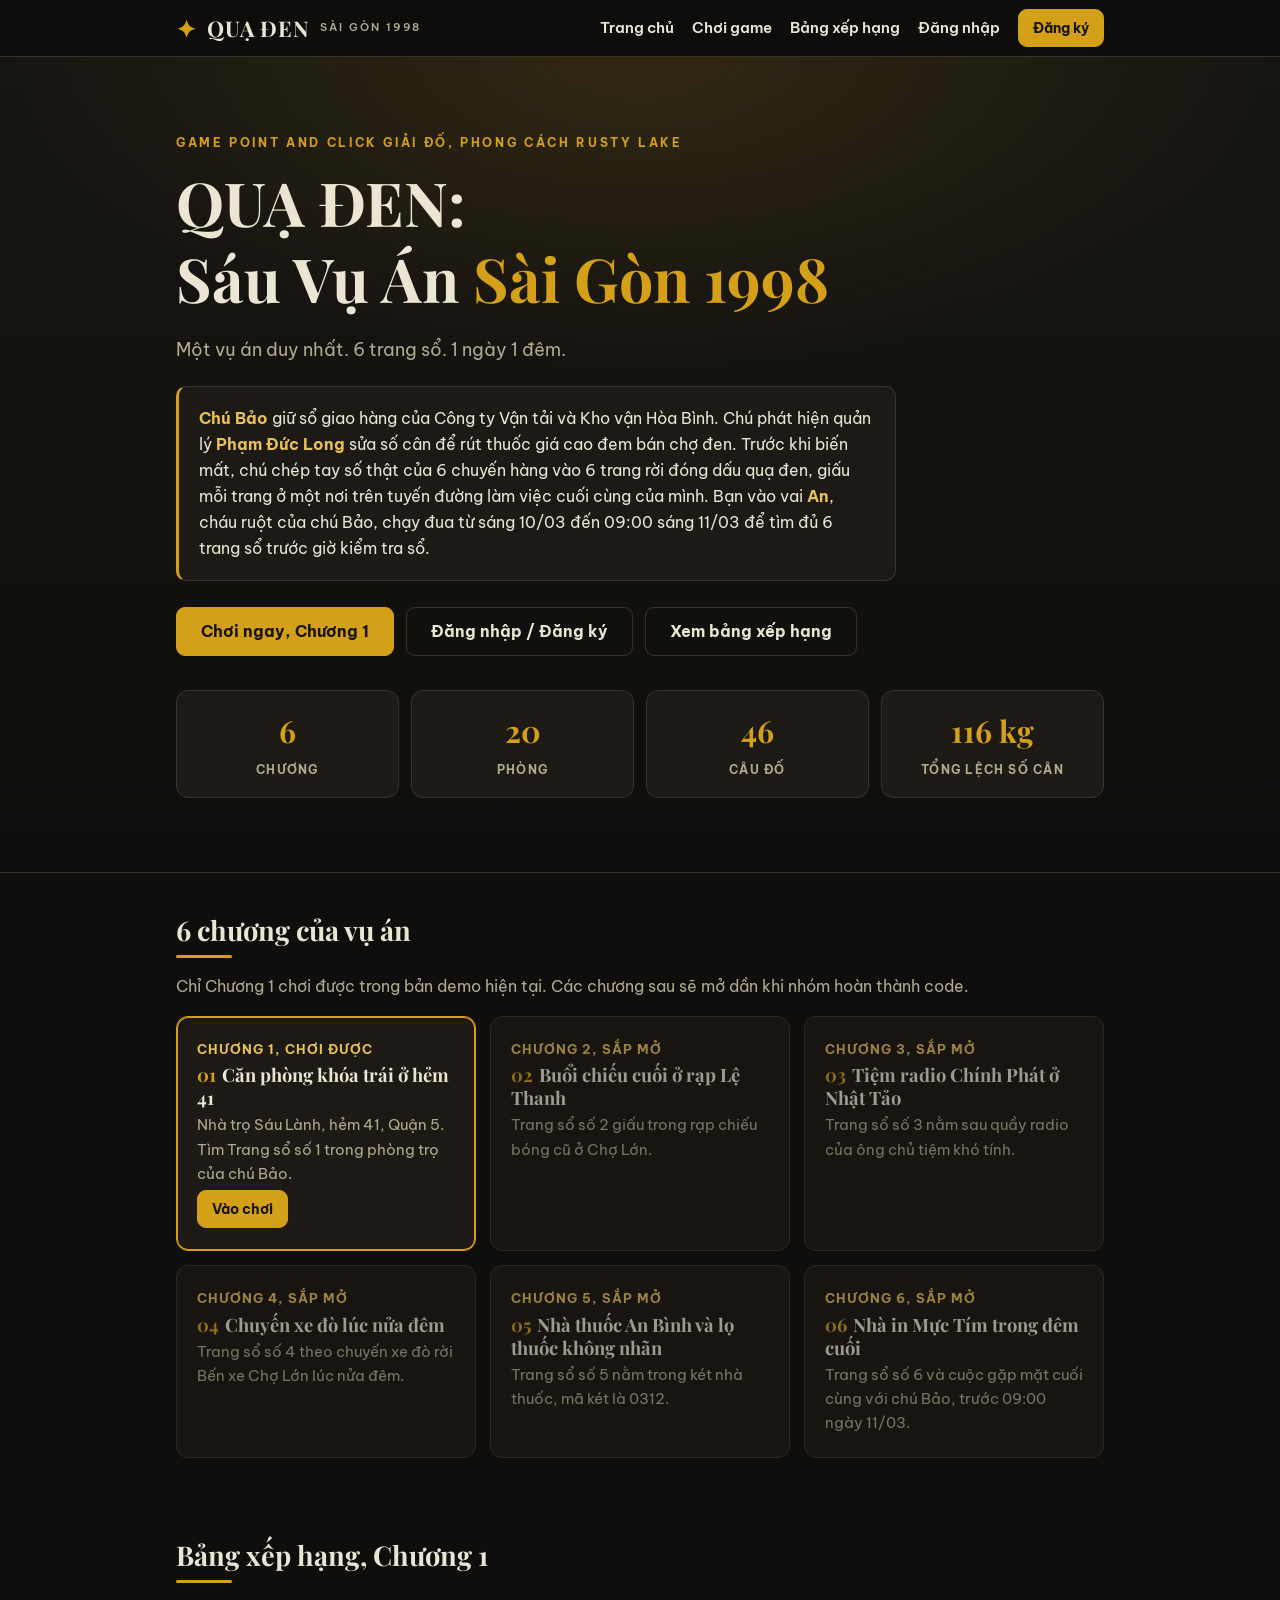
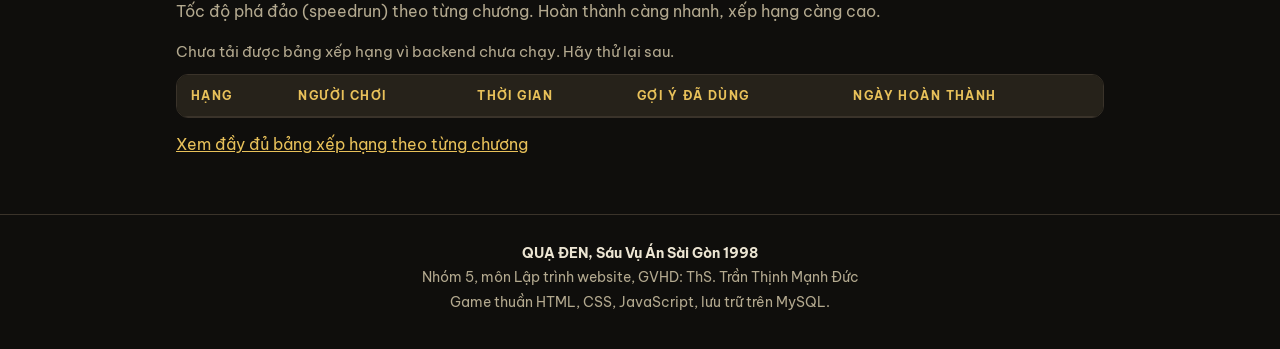
==== frontend/index.html @ 37fcfeef "feat(frontend): trang chu, dang nhap, game Chuong 1, bang xep hang, noi API backend" ====
<!doctype html>
<html lang="vi">
<head>
  <meta charset="utf-8" />
  <meta name="viewport" content="width=device-width, initial-scale=1" />
  <meta name="color-scheme" content="dark" />
  <title>Quạ Đen: Sáu Vụ Án Sài Gòn 1998</title>
  <link rel="preconnect" href="https://fonts.googleapis.com" />
  <link rel="preconnect" href="https://fonts.gstatic.com" crossorigin />
  <link href="https://fonts.googleapis.com/css2?family=Playfair+Display:ital,wght@0,500;0,700;1,500&family=Be+Vietnam+Pro:wght@400;500;600;700&display=swap" rel="stylesheet" />
  <link rel="stylesheet" href="css/style.css" />
</head>
<body>
  <header class="topnav">
    <div class="wrap">
      <a class="brand" href="index.html"><span class="crow">&#10022;</span> QUẠ ĐEN <small>Sài Gòn 1998</small></a>
      <a class="navlink" href="index.html">Trang chủ</a>
      <a class="navlink" href="game.html">Chơi game</a>
      <a class="navlink" href="leaderboard.html">Bảng xếp hạng</a>
      <span class="nav-user hidden" id="navUser"></span>
      <a class="navlink hidden" id="navLogout" href="#" onclick="return false;">Đăng xuất</a>
      <a class="navlink" id="navLogin" href="auth.html">Đăng nhập</a>
      <a class="btn small" id="navRegister" href="auth.html#dang-ky">Đăng ký</a>
    </div>
  </header>

  <main>
    <section class="hero">
      <div class="wrap">
        <p class="kicker">Game point and click giải đố, phong cách Rusty Lake</p>
        <h1>QUẠ ĐEN:<br />Sáu Vụ Án <span class="year">Sài Gòn 1998</span></h1>
        <p class="tagline">Một vụ án duy nhất. 6 trang sổ. 1 ngày 1 đêm.</p>
        <div class="story">
          <b>Chú Bảo</b> giữ sổ giao hàng của Công ty Vận tải và Kho vận Hòa Bình.
          Chú phát hiện quản lý <b>Phạm Đức Long</b> sửa số cân để rút thuốc giá cao đem bán chợ đen.
          Trước khi biến mất, chú chép tay số thật của 6 chuyến hàng vào 6 trang rời đóng dấu quạ đen,
          giấu mỗi trang ở một nơi trên tuyến đường làm việc cuối cùng của mình.
          Bạn vào vai <b>An</b>, cháu ruột của chú Bảo, chạy đua từ sáng 10/03 đến 09:00 sáng 11/03
          để tìm đủ 6 trang sổ trước giờ kiểm tra sổ.
        </div>
        <div class="btn-row">
          <a class="btn" href="game.html">Chơi ngay, Chương 1</a>
          <a class="btn ghost" href="auth.html">Đăng nhập / Đăng ký</a>
          <a class="btn ghost" href="leaderboard.html">Xem bảng xếp hạng</a>
        </div>
        <div class="stats">
          <div class="stat"><b>6</b><span>Chương</span></div>
          <div class="stat"><b>20</b><span>Phòng</span></div>
          <div class="stat"><b>46</b><span>Câu đố</span></div>
          <div class="stat"><b>116 kg</b><span>Tổng lệch số cân</span></div>
        </div>
      </div>
    </section>

    <section class="section">
      <div class="wrap">
        <h2>6 chương của vụ án</h2>
        <p class="muted">Chỉ Chương 1 chơi được trong bản demo hiện tại. Các chương sau sẽ mở dần khi nhóm hoàn thành code.</p>
        <div class="grid" id="chapterGrid">
          <article class="card current">
            <p class="meta">Chương 1, chơi được</p>
            <h3><span class="no">01</span>Căn phòng khóa trái ở hẻm 41</h3>
            <p>Nhà trọ Sáu Lành, hẻm 41, Quận 5. Tìm Trang sổ số 1 trong phòng trọ của chú Bảo.</p>
            <p><a class="btn small" href="game.html">Vào chơi</a></p>
          </article>
          <article class="card locked">
            <p class="meta">Chương 2, sắp mở</p>
            <h3><span class="no">02</span>Buổi chiếu cuối ở rạp Lệ Thanh</h3>
            <p>Trang sổ số 2 giấu trong rạp chiếu bóng cũ ở Chợ Lớn.</p>
          </article>
          <article class="card locked">
            <p class="meta">Chương 3, sắp mở</p>
            <h3><span class="no">03</span>Tiệm radio Chính Phát ở Nhật Tảo</h3>
            <p>Trang sổ số 3 nằm sau quầy radio của ông chủ tiệm khó tính.</p>
          </article>
          <article class="card locked">
            <p class="meta">Chương 4, sắp mở</p>
            <h3><span class="no">04</span>Chuyến xe đò lúc nửa đêm</h3>
            <p>Trang sổ số 4 theo chuyến xe đò rời Bến xe Chợ Lớn lúc nửa đêm.</p>
          </article>
          <article class="card locked">
            <p class="meta">Chương 5, sắp mở</p>
            <h3><span class="no">05</span>Nhà thuốc An Bình và lọ thuốc không nhãn</h3>
            <p>Trang sổ số 5 nằm trong két nhà thuốc, mã két là 0312.</p>
          </article>
          <article class="card locked">
            <p class="meta">Chương 6, sắp mở</p>
            <h3><span class="no">06</span>Nhà in Mực Tím trong đêm cuối</h3>
            <p>Trang sổ số 6 và cuộc gặp mặt cuối cùng với chú Bảo, trước 09:00 ngày 11/03.</p>
          </article>
        </div>
      </div>
    </section>

    <section class="section">
      <div class="wrap">
        <h2>Bảng xếp hạng, Chương 1</h2>
        <p class="muted">Tốc độ phá đảo (speedrun) theo từng chương. Hoàn thành càng nhanh, xếp hạng càng cao.</p>
        <p class="status-line" id="homeLbStatus">Đang tải bảng xếp hạng...</p>
        <div class="table-wrap">
          <table>
            <thead>
              <tr><th>Hạng</th><th>Người chơi</th><th>Thời gian</th><th>Gợi ý đã dùng</th><th>Ngày hoàn thành</th></tr>
            </thead>
            <tbody id="homeLbBody"></tbody>
          </table>
          <p class="empty-note hidden" id="homeLbEmpty">Chương 1 chưa có ai hoàn thành. Bạn có thể là người đầu tiên.</p>
        </div>
        <p style="margin-top:14px;"><a href="leaderboard.html">Xem đầy đủ bảng xếp hạng theo từng chương</a></p>
      </div>
    </section>
  </main>

  <footer class="footer">
    <div class="wrap">
      <b>QUẠ ĐEN, Sáu Vụ Án Sài Gòn 1998</b><br />
      Nhóm 5, môn Lập trình website, GVHD: ThS. Trần Thịnh Mạnh Đức<br />
      Game thuần HTML, CSS, JavaScript, lưu trữ trên MySQL.
    </div>
  </footer>

  <script src="config.js"></script>
  <script src="js/api.js"></script>
  <script src="js/auth.js"></script>
  <script>
    /* Bảng xếp hạng thu nhỏ trên trang chủ (top 5, Chương 1). */
    document.addEventListener("DOMContentLoaded", function () {
      var status = document.getElementById("homeLbStatus");
      var body = document.getElementById("homeLbBody");
      var empty = document.getElementById("homeLbEmpty");
      function fmtTime(v) {
        if (v === null || v === undefined || v === "") return "-";
        var s = parseInt(v, 10);
        if (isNaN(s)) return String(v);
        return Math.floor(s / 60) + ":" + ("0" + (s % 60)).slice(-2);
      }
      function fmtDate(v) {
        if (!v) return "-";
        var d = new Date(String(v).replace(" ", "T"));
        if (isNaN(d.getTime())) return String(v);
        return d.toLocaleDateString("vi-VN") + " " + d.toLocaleTimeString("vi-VN", { hour: "2-digit", minute: "2-digit" });
      }
      function esc(s) {
        return String(s).replace(/[&<>"']/g, function (c) {
          return { "&": "&amp;", "<": "&lt;", ">": "&gt;", '"': "&quot;", "'": "&#39;" }[c];
        });
      }
      QD.getLeaderboard(1).then(function (data) {
        var rows = (data && (data.rows || data.bang_xep_hang || data.data)) || [];
        status.classList.add("hidden");
        if (!rows.length) { empty.classList.remove("hidden"); return; }
        rows.slice(0, 5).forEach(function (row, i) {
          var tr = document.createElement("tr");
          var ten = row.ten_dang_nhap || row.ten || row.nguoi_choi || "Người chơi ẩn danh";
          var thoiGian = row.thoi_gian_hoan_thanh !== undefined ? row.thoi_gian_hoan_thanh : row.thoi_gian;
          var ngay = row.ngay_hoan_thanh || row.ngay_tao || row.created_at;
          var soGoiY = row.so_goi_y_da_dung !== undefined ? row.so_goi_y_da_dung : (row.so_goi_y || "-");
          tr.innerHTML = "<td>" + (i + 1) + "</td><td>" + esc(ten) + "</td><td>" + fmtTime(thoiGian) + "</td><td>" + esc(String(soGoiY)) + "</td><td>" + esc(fmtDate(ngay)) + "</td>";
          body.appendChild(tr);
        });
      }).catch(function () {
        status.textContent = "Chưa tải được bảng xếp hạng vì backend chưa chạy. Hãy thử lại sau.";
      });
    });
  </script>
  <script>
    /* Danh sách chương: lấy từ backend, nếu backend chưa chạy thì giữ bản cứng hiện có. */
    document.addEventListener("DOMContentLoaded", function () {
      var grid = document.getElementById("chapterGrid");
      if (!grid) return;
      function esc(s) {
        return String(s == null ? "" : s).replace(/[&<>"']/g, function (c) {
          return { "&": "&amp;", "<": "&lt;", ">": "&gt;", '"': "&quot;", "'": "&#39;" }[c];
        });
      }
      QD.getChapters().then(function (data) {
        var rows = (data && (data.chapters || data.rows || data.data)) || [];
        if (!rows.length) return;
        rows.sort(function (a, b) {
          return (a.thu_tu || a.ma_chuong || 0) - (b.thu_tu || b.ma_chuong || 0);
        });
        grid.innerHTML = "";
        rows.forEach(function (ch) {
          var ma = ch.ma_chuong || ch.thu_tu || 0;
          var ten = ch.ten_chuong || ch.ten || ("Chương " + ma);
          var moTa = ch.mo_ta || "";
          var playable = ma === 1;
          var card = document.createElement("article");
          card.className = "card" + (playable ? " current" : " locked");
          var num = ("0" + ma).slice(-2);
          card.innerHTML =
            '<p class="meta">' + (playable ? "Chương " + ma + ", chơi được" : "Chương " + ma + ", sắp mở") + "</p>" +
            '<h3><span class="no">' + num + "</span>" + esc(ten) + "</h3>" +
            "<p>" + esc(moTa) + "</p>" +
            (playable ? '<p><a class="btn small" href="game.html">Vào chơi</a></p>' : "");
          grid.appendChild(card);
        });
      }).catch(function () { /* giữ bản cứng khi backend chưa chạy */ });
    });
  </script>
</body>
</html>
---- frontend/css/style.css ----
/* style.css: giao diện chung cho frontend game Quạ Đen.
   Chủ đề: Sài Gòn 1998 về đêm, nền tối, điểm vàng đồng #d4a017.
   Thuần HTML/CSS/JS, không framework, không build step. */
:root {
  --bg: #0f0e0c;
  --bg-2: #171512;
  --panel: #1d1a15;
  --panel-2: #26221a;
  --line: #3a332a;
  --ink: #ece5d3;
  --ink-soft: #b3a98f;
  --gold: #d4a017;
  --gold-soft: #e8c15a;
  --gold-dim: #8a6d1d;
  --teal: #7fb3a5;
  --red: #c96f4a;
  --shadow: 0 10px 30px rgba(0, 0, 0, .5);
  --radius: 12px;
}
* { box-sizing: border-box; }
html, body { margin: 0; padding: 0; }
body {
  background: var(--bg);
  color: var(--ink);
  font-family: "Be Vietnam Pro", system-ui, -apple-system, sans-serif;
  line-height: 1.6;
  min-height: 100vh;
}
h1, h2, h3, .serif {
  font-family: "Playfair Display", Georgia, serif;
  line-height: 1.25;
  margin: 0 0 .5em;
}
a { color: var(--gold-soft); }
a:hover { color: var(--gold); }
button { font-family: inherit; cursor: pointer; }
.hidden { display: none !important; }
.wrap { width: 100%; max-width: 960px; margin: 0 auto; padding: 0 16px; }
.muted { color: var(--ink-soft); }
.gold { color: var(--gold); }
.center { text-align: center; }

/* ---------- thanh điều hướng ---------- */
.topnav {
  position: sticky; top: 0; z-index: 20;
  background: rgba(15, 14, 12, .92);
  border-bottom: 1px solid var(--line);
  backdrop-filter: blur(6px);
}
.topnav .wrap { display: flex; align-items: center; gap: 18px; min-height: 56px; flex-wrap: wrap; }
.brand {
  font-family: "Playfair Display", serif;
  font-size: 1.35rem; font-weight: 700; letter-spacing: .04em;
  color: var(--ink); text-decoration: none; margin-right: auto;
  display: flex; align-items: center; gap: 10px;
}
.brand .crow { color: var(--gold); font-size: 1.5rem; line-height: 1; }
.brand small {
  font-family: "Be Vietnam Pro", sans-serif;
  font-size: .68rem; font-weight: 600; letter-spacing: .18em;
  color: var(--ink-soft); text-transform: uppercase;
}
.navlink { color: var(--ink); text-decoration: none; font-size: .92rem; font-weight: 600; }
.navlink:hover { color: var(--gold-soft); }
.nav-user { font-size: .9rem; color: var(--gold-soft); font-weight: 600; }

/* ---------- nút bấm ---------- */
.btn {
  display: inline-block;
  background: var(--gold); color: #171207;
  border: 1px solid var(--gold); border-radius: 9px;
  padding: 11px 24px; font-size: 1rem; font-weight: 700;
  text-decoration: none; text-align: center;
}
.btn:hover { background: var(--gold-soft); border-color: var(--gold-soft); color: #171207; }
.btn:disabled { opacity: .6; cursor: wait; }
.btn.ghost {
  background: transparent; color: var(--ink);
  border: 1px solid var(--line);
}
.btn.ghost:hover { border-color: var(--gold); color: var(--gold-soft); }
.btn.small { padding: 7px 14px; font-size: .88rem; }
.btn-row { display: flex; gap: 12px; flex-wrap: wrap; }

/* ---------- hero trang chủ ---------- */
.hero {
  padding: 64px 0 40px;
  background:
    radial-gradient(ellipse 70% 55% at 50% 0%, rgba(212, 160, 23, .14), transparent 70%),
    linear-gradient(180deg, #171512, var(--bg));
  border-bottom: 1px solid var(--line);
}
.hero .kicker {
  color: var(--gold); font-size: .75rem; font-weight: 700;
  letter-spacing: .22em; text-transform: uppercase; margin-bottom: 12px;
}
.hero h1 { font-size: clamp(2.4rem, 6vw, 3.8rem); margin-bottom: 8px; }
.hero h1 .year { color: var(--gold); }
.hero .tagline { font-size: 1.15rem; color: var(--ink-soft); max-width: 640px; }
.hero .story {
  margin: 22px 0 26px; padding: 18px 20px;
  background: var(--panel); border: 1px solid var(--line);
  border-left: 3px solid var(--gold); border-radius: 10px;
  max-width: 720px; font-size: 1.02rem;
}
.hero .story b { color: var(--gold-soft); }
.stats {
  display: flex; gap: 12px; flex-wrap: wrap; margin: 34px 0;
}
.stat {
  flex: 1 1 140px;
  background: var(--panel); border: 1px solid var(--line);
  border-radius: var(--radius); padding: 16px; text-align: center;
}
.stat b { display: block; font-family: "Playfair Display", serif; font-size: 1.9rem; color: var(--gold); }
.stat span { font-size: .78rem; font-weight: 700; letter-spacing: .1em; text-transform: uppercase; color: var(--ink-soft); }

/* ---------- section, card ---------- */
.section { padding: 40px 0; }
.section h2 { font-size: 1.7rem; }
.section h2::after {
  content: ""; display: block; width: 56px; height: 3px;
  background: var(--gold); margin-top: 8px; border-radius: 2px;
}
.grid { display: grid; grid-template-columns: repeat(auto-fill, minmax(260px, 1fr)); gap: 14px; }
.card {
  background: var(--panel); border: 1px solid var(--line);
  border-radius: var(--radius); padding: 18px 20px;
}
.card h3 { font-size: 1.15rem; margin-bottom: 4px; }
.card h3 .no { color: var(--gold); margin-right: 6px; }
.card p { margin: 4px 0; color: var(--ink-soft); font-size: .94rem; }
.card .meta { font-size: .8rem; color: var(--gold-soft); font-weight: 700; letter-spacing: .08em; text-transform: uppercase; }
.card.locked { opacity: .65; }
.card.current { border-color: var(--gold); box-shadow: 0 0 0 1px var(--gold) inset; }

/* ---------- bảng ---------- */
.table-wrap { overflow-x: auto; border: 1px solid var(--line); border-radius: var(--radius); }
table { width: 100%; border-collapse: collapse; background: var(--panel); }
th, td { padding: 11px 14px; text-align: left; font-size: .94rem; border-bottom: 1px solid var(--line); }
th {
  background: var(--panel-2); color: var(--gold-soft);
  font-size: .75rem; letter-spacing: .12em; text-transform: uppercase;
}
tr:last-child td { border-bottom: none; }
tr:nth-child(even) td { background: rgba(255, 255, 255, .02); }
td:first-child { font-family: "Playfair Display", serif; font-weight: 700; color: var(--gold); }

/* ---------- form ---------- */
.form-card { max-width: 480px; margin: 0 auto; }
.form-card .card { padding: 26px; }
label { display: block; font-size: .88rem; font-weight: 600; margin: 14px 0 6px; }
input[type=text], input[type=email], input[type=password] {
  width: 100%; padding: 11px 13px; font-size: 1rem; font-family: inherit;
  background: var(--bg-2); color: var(--ink);
  border: 1px solid var(--line); border-radius: 9px;
}
input:focus { outline: none; border-color: var(--gold); box-shadow: 0 0 0 2px rgba(212, 160, 23, .25); }
.form-card .btn { width: 100%; margin-top: 20px; }
.msg { margin-top: 14px; padding: 10px 14px; border-radius: 9px; font-size: .92rem; }
.msg-ok { background: rgba(127, 179, 165, .14); border: 1px solid var(--teal); color: var(--teal); }
.msg-error { background: rgba(201, 111, 74, .14); border: 1px solid var(--red); color: #e8a184; }
.form-switch { margin-top: 16px; text-align: center; font-size: .92rem; color: var(--ink-soft); }

/* ---------- tab chương (bảng xếp hạng) ---------- */
.lb-tabs { display: flex; gap: 8px; flex-wrap: wrap; margin: 18px 0; }
.lb-tab {
  background: var(--panel); color: var(--ink); border: 1px solid var(--line);
  border-radius: 999px; padding: 8px 16px; font-size: .88rem; font-weight: 600;
}
.lb-tab:hover { border-color: var(--gold); color: var(--gold-soft); }
.lb-tab.active { background: var(--gold); border-color: var(--gold); color: #171207; }
.status-line { color: var(--ink-soft); font-size: .92rem; margin: 10px 0; }
.empty-note { padding: 26px; text-align: center; color: var(--ink-soft); }

/* ---------- footer ---------- */
.footer {
  border-top: 1px solid var(--line); padding: 26px 0 34px;
  color: var(--ink-soft); font-size: .86rem; text-align: center; line-height: 1.8;
}
.footer b { color: var(--ink); }

@media (max-width: 600px) {
  .hero { padding: 44px 0 30px; }
  .topnav .wrap { gap: 12px; }
  .stat b { font-size: 1.5rem; }
}
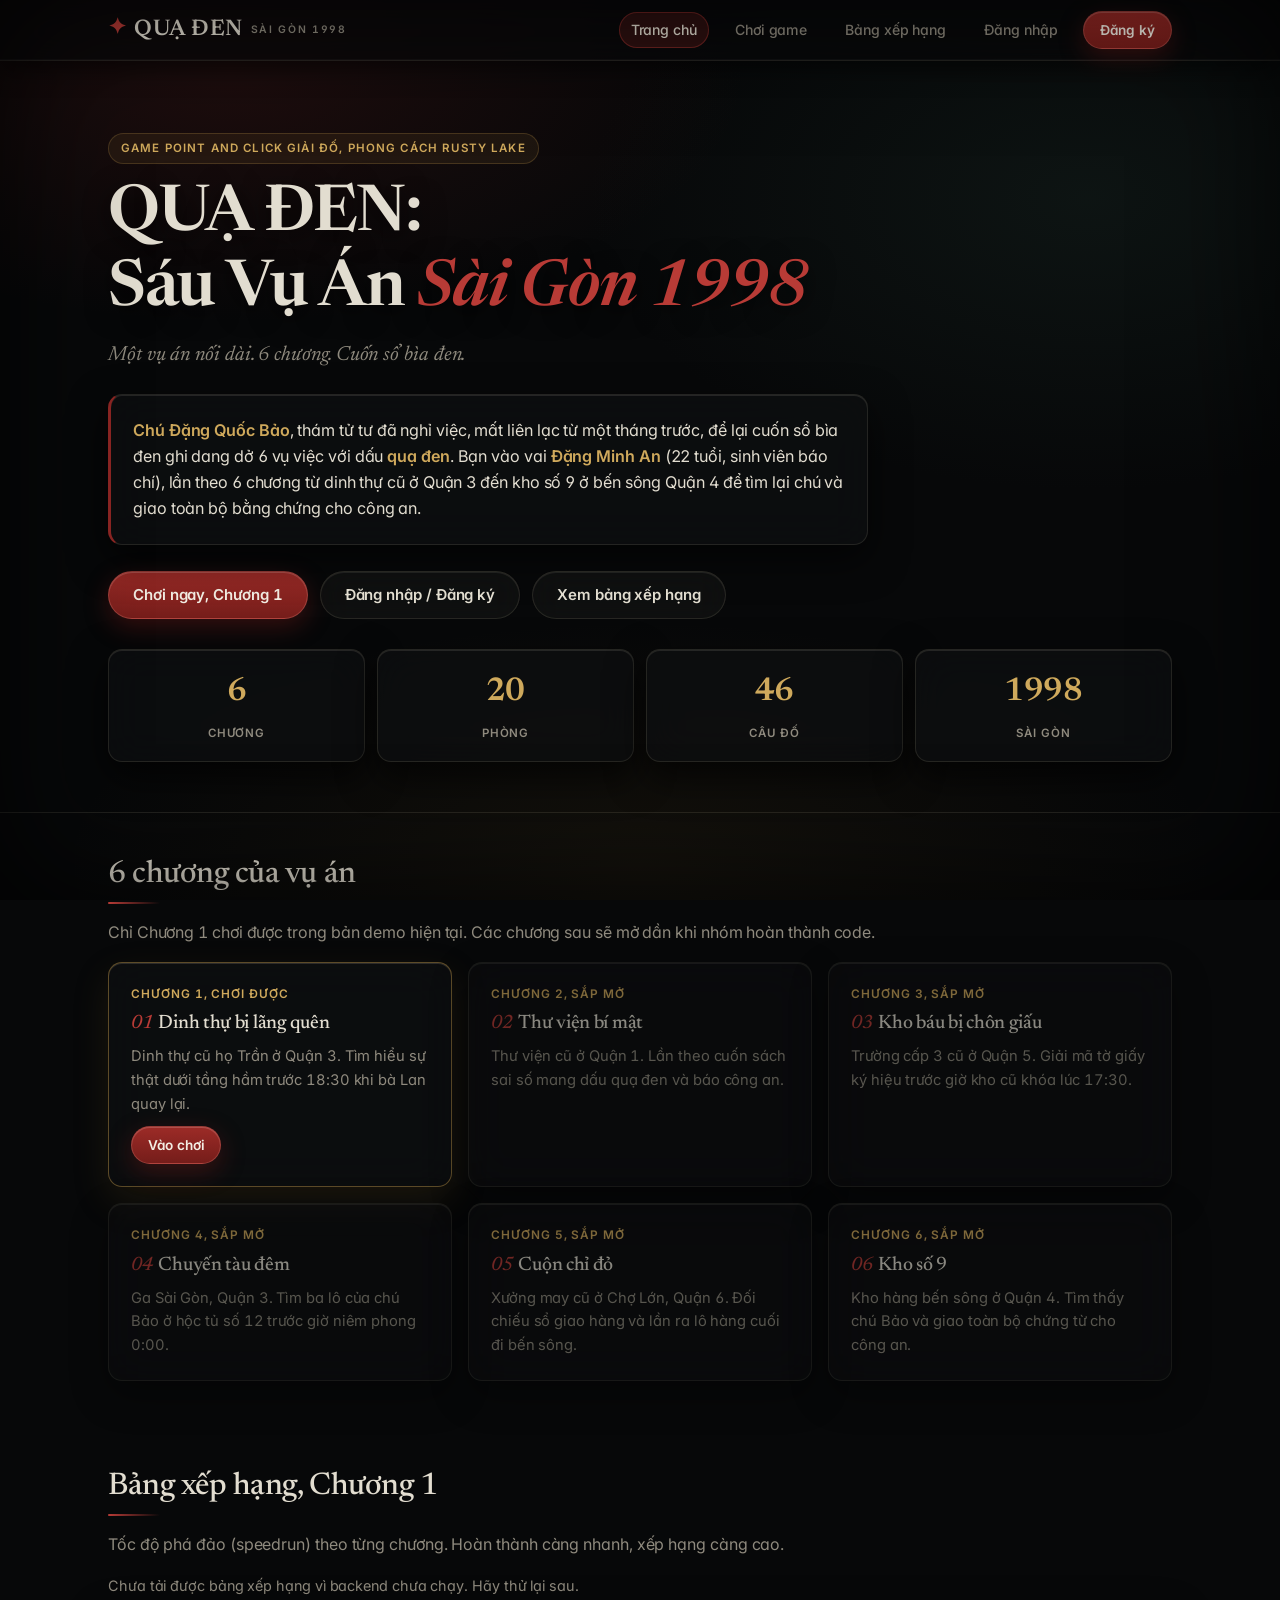
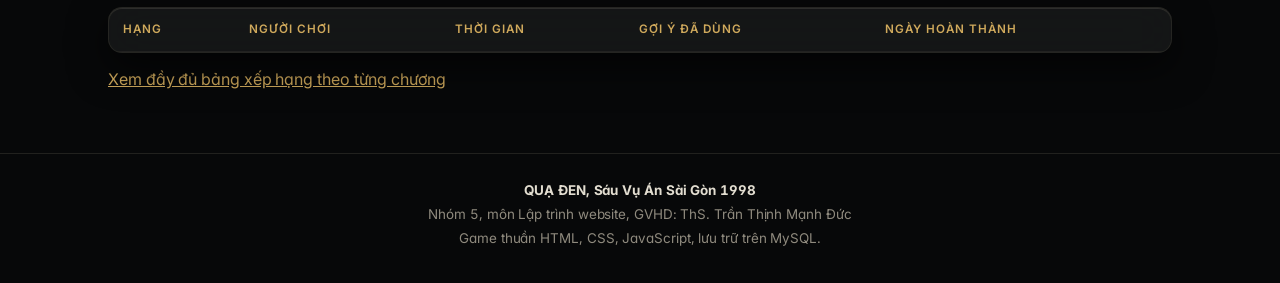
==== commit 2be5d422: "feat: lam giao dien responsive va rusty lake noir cho 4 trang" ====
--- a/frontend/index.html
+++ b/frontend/index.html
@@ -2,19 +2,19 @@
 <html lang="vi">
 <head>
   <meta charset="utf-8" />
-  <meta name="viewport" content="width=device-width, initial-scale=1" />
+  <meta name="viewport" content="width=device-width, initial-scale=1, viewport-fit=cover" />
   <meta name="color-scheme" content="dark" />
   <title>Quạ Đen: Sáu Vụ Án Sài Gòn 1998</title>
   <link rel="preconnect" href="https://fonts.googleapis.com" />
   <link rel="preconnect" href="https://fonts.gstatic.com" crossorigin />
-  <link href="https://fonts.googleapis.com/css2?family=Playfair+Display:ital,wght@0,500;0,700;1,500&family=Be+Vietnam+Pro:wght@400;500;600;700&display=swap" rel="stylesheet" />
+  <link href="https://fonts.googleapis.com/css2?family=Inter:wght@400;500;600;700&family=Newsreader:ital,opsz,wght@0,6..72,500;0,6..72,600;1,6..72,400&display=swap" rel="stylesheet" />
   <link rel="stylesheet" href="css/style.css" />
 </head>
 <body>
   <header class="topnav">
     <div class="wrap">
       <a class="brand" href="index.html"><span class="crow">&#10022;</span> QUẠ ĐEN <small>Sài Gòn 1998</small></a>
-      <a class="navlink" href="index.html">Trang chủ</a>
+      <a class="navlink active" href="index.html">Trang chủ</a>
       <a class="navlink" href="game.html">Chơi game</a>
       <a class="navlink" href="leaderboard.html">Bảng xếp hạng</a>
       <span class="nav-user hidden" id="navUser"></span>
@@ -29,14 +29,11 @@
       <div class="wrap">
         <p class="kicker">Game point and click giải đố, phong cách Rusty Lake</p>
         <h1>QUẠ ĐEN:<br />Sáu Vụ Án <span class="year">Sài Gòn 1998</span></h1>
-        <p class="tagline">Một vụ án duy nhất. 6 trang sổ. 1 ngày 1 đêm.</p>
+        <p class="tagline">Một vụ án nối dài. 6 chương. Cuốn sổ bìa đen.</p>
         <div class="story">
-          <b>Chú Bảo</b> giữ sổ giao hàng của Công ty Vận tải và Kho vận Hòa Bình.
-          Chú phát hiện quản lý <b>Phạm Đức Long</b> sửa số cân để rút thuốc giá cao đem bán chợ đen.
-          Trước khi biến mất, chú chép tay số thật của 6 chuyến hàng vào 6 trang rời đóng dấu quạ đen,
-          giấu mỗi trang ở một nơi trên tuyến đường làm việc cuối cùng của mình.
-          Bạn vào vai <b>An</b>, cháu ruột của chú Bảo, chạy đua từ sáng 10/03 đến 09:00 sáng 11/03
-          để tìm đủ 6 trang sổ trước giờ kiểm tra sổ.
+          <b>Chú Đặng Quốc Bảo</b>, thám tử tư đã nghỉ việc, mất liên lạc từ một tháng trước, để lại cuốn sổ bìa đen ghi dang dở 6 vụ việc với dấu <b>quạ đen</b>.
+          Bạn vào vai <b>Đặng Minh An</b> (22 tuổi, sinh viên báo chí), lần theo 6 chương từ dinh thự cũ ở Quận 3 đến kho số 9 ở bến sông Quận 4
+          để tìm lại chú và giao toàn bộ bằng chứng cho công an.
         </div>
         <div class="btn-row">
           <a class="btn" href="game.html">Chơi ngay, Chương 1</a>
@@ -47,7 +44,7 @@
           <div class="stat"><b>6</b><span>Chương</span></div>
           <div class="stat"><b>20</b><span>Phòng</span></div>
           <div class="stat"><b>46</b><span>Câu đố</span></div>
-          <div class="stat"><b>116 kg</b><span>Tổng lệch số cân</span></div>
+          <div class="stat"><b>1998</b><span>Sài Gòn</span></div>
         </div>
       </div>
     </section>
@@ -59,34 +56,34 @@
         <div class="grid" id="chapterGrid">
           <article class="card current">
             <p class="meta">Chương 1, chơi được</p>
-            <h3><span class="no">01</span>Căn phòng khóa trái ở hẻm 41</h3>
-            <p>Nhà trọ Sáu Lành, hẻm 41, Quận 5. Tìm Trang sổ số 1 trong phòng trọ của chú Bảo.</p>
+            <h3><span class="no">01</span>Dinh thự bị lãng quên</h3>
+            <p>Dinh thự cũ họ Trần ở Quận 3. Tìm hiểu sự thật dưới tầng hầm trước 18:30 khi bà Lan quay lại.</p>
             <p><a class="btn small" href="game.html">Vào chơi</a></p>
           </article>
           <article class="card locked">
             <p class="meta">Chương 2, sắp mở</p>
-            <h3><span class="no">02</span>Buổi chiếu cuối ở rạp Lệ Thanh</h3>
-            <p>Trang sổ số 2 giấu trong rạp chiếu bóng cũ ở Chợ Lớn.</p>
+            <h3><span class="no">02</span>Thư viện bí mật</h3>
+            <p>Thư viện cũ ở Quận 1. Lần theo cuốn sách sai số mang dấu quạ đen và báo công an.</p>
           </article>
           <article class="card locked">
             <p class="meta">Chương 3, sắp mở</p>
-            <h3><span class="no">03</span>Tiệm radio Chính Phát ở Nhật Tảo</h3>
-            <p>Trang sổ số 3 nằm sau quầy radio của ông chủ tiệm khó tính.</p>
+            <h3><span class="no">03</span>Kho báu bị chôn giấu</h3>
+            <p>Trường cấp 3 cũ ở Quận 5. Giải mã tờ giấy ký hiệu trước giờ kho cũ khóa lúc 17:30.</p>
           </article>
           <article class="card locked">
             <p class="meta">Chương 4, sắp mở</p>
-            <h3><span class="no">04</span>Chuyến xe đò lúc nửa đêm</h3>
-            <p>Trang sổ số 4 theo chuyến xe đò rời Bến xe Chợ Lớn lúc nửa đêm.</p>
+            <h3><span class="no">04</span>Chuyến tàu đêm</h3>
+            <p>Ga Sài Gòn, Quận 3. Tìm ba lô của chú Bảo ở hộc tủ số 12 trước giờ niêm phong 0:00.</p>
           </article>
           <article class="card locked">
             <p class="meta">Chương 5, sắp mở</p>
-            <h3><span class="no">05</span>Nhà thuốc An Bình và lọ thuốc không nhãn</h3>
-            <p>Trang sổ số 5 nằm trong két nhà thuốc, mã két là 0312.</p>
+            <h3><span class="no">05</span>Cuộn chỉ đỏ</h3>
+            <p>Xưởng may cũ ở Chợ Lớn, Quận 6. Đối chiếu sổ giao hàng và lần ra lô hàng cuối đi bến sông.</p>
           </article>
           <article class="card locked">
             <p class="meta">Chương 6, sắp mở</p>
-            <h3><span class="no">06</span>Nhà in Mực Tím trong đêm cuối</h3>
-            <p>Trang sổ số 6 và cuộc gặp mặt cuối cùng với chú Bảo, trước 09:00 ngày 11/03.</p>
+            <h3><span class="no">06</span>Kho số 9</h3>
+            <p>Kho hàng bến sông ở Quận 4. Tìm thấy chú Bảo và giao toàn bộ chứng từ cho công an.</p>
           </article>
         </div>
       </div>
--- a/frontend/css/style.css
+++ b/frontend/css/style.css
@@ -1,187 +1,549 @@
 /* style.css: giao diện chung cho frontend game Quạ Đen.
-   Chủ đề: Sài Gòn 1998 về đêm, nền tối, điểm vàng đồng #d4a017.
+   Phong cách: Rusty Lake Noir + Liquid Glass tối (u ám, rợn người, Sài Gòn 1998).
+   Hỗ trợ responsive cho PC, Tablet, Điện thoại (dọc & ngang).
    Thuần HTML/CSS/JS, không framework, không build step. */
 :root {
-  --bg: #0f0e0c;
-  --bg-2: #171512;
-  --panel: #1d1a15;
-  --panel-2: #26221a;
-  --line: #3a332a;
-  --ink: #ece5d3;
-  --ink-soft: #b3a98f;
-  --gold: #d4a017;
-  --gold-soft: #e8c15a;
-  --gold-dim: #8a6d1d;
-  --teal: #7fb3a5;
-  --red: #c96f4a;
-  --shadow: 0 10px 30px rgba(0, 0, 0, .5);
-  --radius: 12px;
-}
+  --bg: #070809;
+  --bg-2: #0d0f10;
+  --glass: rgba(14, 16, 17, .74);
+  --glass-strong: rgba(18, 20, 22, .88);
+  --glass-soft: rgba(226, 221, 208, .04);
+  --line: rgba(210, 198, 170, .13);
+  --line-top: rgba(242, 234, 214, .11);
+  --ink: #e2ddd0;
+  --ink-soft: #8f8a7e;
+  --gold: #b89146;
+  --gold-soft: #cfa95c;
+  --gold-dim: #735723;
+  --blood: #8c2623;
+  --blood-soft: #b83b36;
+  --teal: #5d8277;
+  --red: #b84a3e;
+  --shadow: 0 18px 46px rgba(0, 0, 0, .72);
+  --glass-shadow: inset 0 1px 0 var(--line-top), 0 14px 38px rgba(0, 0, 0, .62);
+  --radius: 14px;
+  --font-display: "Newsreader", Georgia, "Times New Roman", serif;
+  --font-ui: -apple-system, BlinkMacSystemFont, "SF Pro Text", "Inter", "Segoe UI", system-ui, sans-serif;
+}
+
 * { box-sizing: border-box; }
+html {
+  -webkit-text-size-adjust: 100%;
+  scroll-behavior: smooth;
+}
 html, body { margin: 0; padding: 0; }
 body {
-  background: var(--bg);
-  color: var(--ink);
-  font-family: "Be Vietnam Pro", system-ui, -apple-system, sans-serif;
-  line-height: 1.6;
+  background:
+    radial-gradient(ellipse 65% 45% at 18% 8%, rgba(140, 38, 35, .17), transparent 62%),
+    radial-gradient(ellipse 60% 50% at 85% 22%, rgba(28, 48, 42, .30), transparent 65%),
+    radial-gradient(ellipse 75% 45% at 50% 96%, rgba(115, 87, 35, .12), transparent 60%),
+    var(--bg);
+  background-attachment: fixed;
+  color: var(--ink);
+  font-family: var(--font-ui);
+  font-feature-settings: "cv02", "cv03", "cv04", "cv11";
+  font-variant-numeric: tabular-nums;
+  -webkit-font-smoothing: antialiased;
+  -moz-osx-font-smoothing: grayscale;
+  text-rendering: optimizeLegibility;
+  line-height: 1.62;
+  letter-spacing: -.005em;
   min-height: 100vh;
-}
+  min-height: 100dvh;
+  display: flex;
+  flex-direction: column;
+  padding-bottom: env(safe-area-inset-bottom, 0px);
+}
+body::after {
+  content: "";
+  position: fixed;
+  inset: 0;
+  pointer-events: none;
+  z-index: 40;
+  box-shadow: inset 0 0 130px rgba(0, 0, 0, .78);
+}
+main { flex: 1 0 auto; }
+
 h1, h2, h3, .serif {
-  font-family: "Playfair Display", Georgia, serif;
-  line-height: 1.25;
+  font-family: var(--font-display);
+  font-weight: 500;
+  letter-spacing: -.015em;
+  line-height: 1.18;
   margin: 0 0 .5em;
 }
-a { color: var(--gold-soft); }
-a:hover { color: var(--gold); }
-button { font-family: inherit; cursor: pointer; }
+a { color: var(--gold-soft); transition: color .18s ease; }
+a:hover { color: var(--ink); }
+button {
+  font-family: inherit;
+  cursor: pointer;
+  touch-action: manipulation;
+}
+a, button, input {
+  -webkit-tap-highlight-color: rgba(184, 145, 70, .2);
+}
+:focus-visible {
+  outline: 2px solid var(--gold);
+  outline-offset: 2px;
+}
 .hidden { display: none !important; }
-.wrap { width: 100%; max-width: 960px; margin: 0 auto; padding: 0 16px; }
+.wrap {
+  width: 100%;
+  max-width: 1120px;
+  margin: 0 auto;
+  padding: 0 clamp(14px, 3vw, 28px);
+}
 .muted { color: var(--ink-soft); }
-.gold { color: var(--gold); }
+.gold { color: var(--gold-soft); }
 .center { text-align: center; }
 
-/* ---------- thanh điều hướng ---------- */
+/* ---------- thanh điều hướng Liquid Glass tối ---------- */
 .topnav {
-  position: sticky; top: 0; z-index: 20;
-  background: rgba(15, 14, 12, .92);
+  position: sticky;
+  top: 0;
+  z-index: 30;
+  background: rgba(9, 10, 11, .78);
   border-bottom: 1px solid var(--line);
-  backdrop-filter: blur(6px);
-}
-.topnav .wrap { display: flex; align-items: center; gap: 18px; min-height: 56px; flex-wrap: wrap; }
+  backdrop-filter: blur(22px) saturate(140%);
+  -webkit-backdrop-filter: blur(22px) saturate(140%);
+  box-shadow: inset 0 -1px 0 rgba(255, 255, 255, .03), 0 8px 24px rgba(0, 0, 0, .5);
+  padding-top: env(safe-area-inset-top, 0px);
+}
+.topnav .wrap {
+  display: flex;
+  align-items: center;
+  gap: 8px 14px;
+  min-height: 60px;
+  padding-top: 8px;
+  padding-bottom: 8px;
+  flex-wrap: wrap;
+}
 .brand {
-  font-family: "Playfair Display", serif;
-  font-size: 1.35rem; font-weight: 700; letter-spacing: .04em;
-  color: var(--ink); text-decoration: none; margin-right: auto;
-  display: flex; align-items: center; gap: 10px;
-}
-.brand .crow { color: var(--gold); font-size: 1.5rem; line-height: 1; }
+  font-family: var(--font-display);
+  font-size: clamp(1.18rem, 2.3vw, 1.42rem);
+  font-weight: 600;
+  letter-spacing: .02em;
+  color: var(--ink);
+  text-decoration: none;
+  margin-right: auto;
+  display: inline-flex;
+  align-items: center;
+  gap: 8px;
+  min-height: 40px;
+  white-space: nowrap;
+}
+.brand .crow { color: var(--blood-soft); font-size: 1.35rem; line-height: 1; }
 .brand small {
-  font-family: "Be Vietnam Pro", sans-serif;
-  font-size: .68rem; font-weight: 600; letter-spacing: .18em;
-  color: var(--ink-soft); text-transform: uppercase;
-}
-.navlink { color: var(--ink); text-decoration: none; font-size: .92rem; font-weight: 600; }
-.navlink:hover { color: var(--gold-soft); }
-.nav-user { font-size: .9rem; color: var(--gold-soft); font-weight: 600; }
+  font-family: var(--font-ui);
+  font-size: .65rem;
+  font-weight: 600;
+  letter-spacing: .16em;
+  color: var(--ink-soft);
+  text-transform: uppercase;
+}
+.navlink {
+  color: var(--ink-soft);
+  text-decoration: none;
+  font-size: .88rem;
+  font-weight: 500;
+  padding: 7px 12px;
+  border-radius: 999px;
+  min-height: 36px;
+  display: inline-flex;
+  align-items: center;
+  white-space: nowrap;
+  transition: background .18s ease, color .18s ease;
+}
+.navlink:hover {
+  color: var(--ink);
+  background: rgba(226, 221, 208, .07);
+}
+.navlink.active {
+  color: var(--ink);
+  background: rgba(140, 38, 35, .28);
+  box-shadow: inset 0 0 0 1px rgba(184, 59, 54, .45);
+}
+.nav-user {
+  font-size: .84rem;
+  color: var(--gold-soft);
+  font-weight: 600;
+  padding: 6px 12px;
+  background: var(--glass);
+  border: 1px solid var(--line);
+  border-radius: 999px;
+  white-space: nowrap;
+}
 
 /* ---------- nút bấm ---------- */
 .btn {
-  display: inline-block;
-  background: var(--gold); color: #171207;
-  border: 1px solid var(--gold); border-radius: 9px;
-  padding: 11px 24px; font-size: 1rem; font-weight: 700;
-  text-decoration: none; text-align: center;
-}
-.btn:hover { background: var(--gold-soft); border-color: var(--gold-soft); color: #171207; }
+  display: inline-flex;
+  align-items: center;
+  justify-content: center;
+  gap: 8px;
+  background: linear-gradient(180deg, #9c2b27, #751d1a);
+  color: #f3eee4;
+  border: 1px solid rgba(214, 114, 108, .35);
+  border-radius: 999px;
+  padding: 11px 24px;
+  min-height: 44px;
+  font-size: .94rem;
+  font-weight: 600;
+  letter-spacing: -.005em;
+  text-decoration: none;
+  text-align: center;
+  box-shadow: inset 0 1px 0 rgba(255, 225, 220, .2), 0 8px 24px rgba(117, 29, 26, .42);
+  transition: transform .14s ease, filter .18s ease, box-shadow .18s ease;
+}
+.btn:hover {
+  filter: brightness(1.1);
+  color: #ffffff;
+  box-shadow: inset 0 1px 0 rgba(255, 225, 220, .28), 0 10px 28px rgba(140, 38, 35, .52);
+}
+.btn:active { transform: scale(.98); }
 .btn:disabled { opacity: .6; cursor: wait; }
 .btn.ghost {
-  background: transparent; color: var(--ink);
-  border: 1px solid var(--line);
-}
-.btn.ghost:hover { border-color: var(--gold); color: var(--gold-soft); }
-.btn.small { padding: 7px 14px; font-size: .88rem; }
-.btn-row { display: flex; gap: 12px; flex-wrap: wrap; }
+  background: var(--glass-soft);
+  color: var(--ink);
+  border: 1px solid var(--line);
+  backdrop-filter: blur(16px);
+  -webkit-backdrop-filter: blur(16px);
+  box-shadow: inset 0 1px 0 rgba(255, 245, 225, .08);
+}
+.btn.ghost:hover {
+  border-color: rgba(207, 169, 92, .45);
+  color: var(--gold-soft);
+  background: rgba(226, 221, 208, .08);
+}
+.btn.small {
+  padding: 7px 16px;
+  min-height: 36px;
+  font-size: .85rem;
+}
+.btn-row {
+  display: flex;
+  gap: 12px;
+  flex-wrap: wrap;
+}
 
 /* ---------- hero trang chủ ---------- */
 .hero {
-  padding: 64px 0 40px;
-  background:
-    radial-gradient(ellipse 70% 55% at 50% 0%, rgba(212, 160, 23, .14), transparent 70%),
-    linear-gradient(180deg, #171512, var(--bg));
+  padding: clamp(38px, 6vw, 72px) 0 clamp(28px, 4vw, 44px);
   border-bottom: 1px solid var(--line);
 }
 .hero .kicker {
-  color: var(--gold); font-size: .75rem; font-weight: 700;
-  letter-spacing: .22em; text-transform: uppercase; margin-bottom: 12px;
-}
-.hero h1 { font-size: clamp(2.4rem, 6vw, 3.8rem); margin-bottom: 8px; }
-.hero h1 .year { color: var(--gold); }
-.hero .tagline { font-size: 1.15rem; color: var(--ink-soft); max-width: 640px; }
+  display: inline-block;
+  color: var(--gold-soft);
+  background: rgba(184, 145, 70, .09);
+  border: 1px solid rgba(184, 145, 70, .25);
+  padding: 5px 12px;
+  border-radius: 999px;
+  font-size: .72rem;
+  font-weight: 600;
+  letter-spacing: .1em;
+  text-transform: uppercase;
+  margin: 0 0 14px;
+}
+.hero h1 {
+  font-size: clamp(2.2rem, 5.8vw, 4rem);
+  font-weight: 600;
+  letter-spacing: -.02em;
+  margin-bottom: 10px;
+  color: var(--ink);
+  text-shadow: 0 6px 26px rgba(0, 0, 0, .8);
+}
+.hero h1 .year {
+  color: var(--blood-soft);
+  font-style: italic;
+}
+.hero .tagline {
+  font-family: var(--font-display);
+  font-style: italic;
+  font-size: clamp(1.08rem, 2.3vw, 1.28rem);
+  color: var(--ink-soft);
+  max-width: 640px;
+  margin: 0;
+}
 .hero .story {
-  margin: 22px 0 26px; padding: 18px 20px;
-  background: var(--panel); border: 1px solid var(--line);
-  border-left: 3px solid var(--gold); border-radius: 10px;
-  max-width: 720px; font-size: 1.02rem;
-}
-.hero .story b { color: var(--gold-soft); }
+  margin: 22px 0 26px;
+  padding: clamp(16px, 2.5vw, 22px);
+  background: var(--glass);
+  backdrop-filter: blur(20px) saturate(140%);
+  -webkit-backdrop-filter: blur(20px) saturate(140%);
+  border: 1px solid var(--line);
+  border-left: 3px solid var(--blood);
+  border-radius: var(--radius);
+  box-shadow: var(--glass-shadow);
+  max-width: 760px;
+  font-size: clamp(.94rem, 1.8vw, 1.01rem);
+}
+.hero .story b { color: var(--gold-soft); font-weight: 600; }
 .stats {
-  display: flex; gap: 12px; flex-wrap: wrap; margin: 34px 0;
+  display: grid;
+  grid-template-columns: repeat(4, minmax(0, 1fr));
+  gap: 12px;
+  margin: 30px 0 6px;
 }
 .stat {
-  flex: 1 1 140px;
-  background: var(--panel); border: 1px solid var(--line);
-  border-radius: var(--radius); padding: 16px; text-align: center;
-}
-.stat b { display: block; font-family: "Playfair Display", serif; font-size: 1.9rem; color: var(--gold); }
-.stat span { font-size: .78rem; font-weight: 700; letter-spacing: .1em; text-transform: uppercase; color: var(--ink-soft); }
-
-/* ---------- section, card ---------- */
-.section { padding: 40px 0; }
-.section h2 { font-size: 1.7rem; }
+  background: var(--glass);
+  backdrop-filter: blur(18px) saturate(140%);
+  -webkit-backdrop-filter: blur(18px) saturate(140%);
+  border: 1px solid var(--line);
+  border-radius: var(--radius);
+  box-shadow: var(--glass-shadow);
+  padding: 16px 12px;
+  text-align: center;
+}
+.stat b {
+  display: block;
+  font-family: var(--font-display);
+  font-size: clamp(1.55rem, 3vw, 2.05rem);
+  font-weight: 600;
+  color: var(--gold-soft);
+}
+.stat span {
+  font-size: .72rem;
+  font-weight: 600;
+  letter-spacing: .08em;
+  text-transform: uppercase;
+  color: var(--ink-soft);
+}
+
+/* ---------- section, card Liquid Glass ---------- */
+.section { padding: clamp(28px, 4.5vw, 44px) 0; }
+.section h2 {
+  font-size: clamp(1.5rem, 3.2vw, 1.95rem);
+  color: var(--ink);
+}
 .section h2::after {
-  content: ""; display: block; width: 56px; height: 3px;
-  background: var(--gold); margin-top: 8px; border-radius: 2px;
-}
-.grid { display: grid; grid-template-columns: repeat(auto-fill, minmax(260px, 1fr)); gap: 14px; }
+  content: "";
+  display: block;
+  width: 52px;
+  height: 2px;
+  background: linear-gradient(90deg, var(--blood-soft), transparent);
+  margin-top: 8px;
+  border-radius: 999px;
+}
+.grid {
+  display: grid;
+  grid-template-columns: repeat(auto-fill, minmax(280px, 1fr));
+  gap: 16px;
+}
 .card {
-  background: var(--panel); border: 1px solid var(--line);
-  border-radius: var(--radius); padding: 18px 20px;
-}
-.card h3 { font-size: 1.15rem; margin-bottom: 4px; }
-.card h3 .no { color: var(--gold); margin-right: 6px; }
-.card p { margin: 4px 0; color: var(--ink-soft); font-size: .94rem; }
-.card .meta { font-size: .8rem; color: var(--gold-soft); font-weight: 700; letter-spacing: .08em; text-transform: uppercase; }
-.card.locked { opacity: .65; }
-.card.current { border-color: var(--gold); box-shadow: 0 0 0 1px var(--gold) inset; }
+  background: var(--glass);
+  backdrop-filter: blur(20px) saturate(140%);
+  -webkit-backdrop-filter: blur(20px) saturate(140%);
+  border: 1px solid var(--line);
+  border-radius: var(--radius);
+  box-shadow: var(--glass-shadow);
+  padding: 20px 22px;
+  display: flex;
+  flex-direction: column;
+  gap: 6px;
+  transition: transform .18s ease, border-color .18s ease;
+}
+.card:hover { border-color: rgba(207, 169, 92, .3); }
+.card h3 { font-size: 1.22rem; margin-bottom: 2px; }
+.card h3 .no { color: var(--blood-soft); margin-right: 6px; font-style: italic; }
+.card p { margin: 2px 0; color: var(--ink-soft); font-size: .92rem; }
+.card .meta {
+  font-size: .74rem;
+  color: var(--gold-soft);
+  font-weight: 600;
+  letter-spacing: .08em;
+  text-transform: uppercase;
+}
+.card.locked { opacity: .6; }
+.card.current {
+  border-color: rgba(184, 145, 70, .48);
+  box-shadow: inset 0 1px 0 rgba(242, 234, 214, .14), 0 14px 36px rgba(115, 87, 35, .18);
+}
 
 /* ---------- bảng ---------- */
-.table-wrap { overflow-x: auto; border: 1px solid var(--line); border-radius: var(--radius); }
-table { width: 100%; border-collapse: collapse; background: var(--panel); }
-th, td { padding: 11px 14px; text-align: left; font-size: .94rem; border-bottom: 1px solid var(--line); }
+.table-wrap {
+  overflow-x: auto;
+  -webkit-overflow-scrolling: touch;
+  border: 1px solid var(--line);
+  border-radius: var(--radius);
+  background: var(--glass);
+  backdrop-filter: blur(20px) saturate(140%);
+  -webkit-backdrop-filter: blur(20px) saturate(140%);
+  box-shadow: var(--glass-shadow);
+}
+table {
+  width: 100%;
+  min-width: 520px;
+  border-collapse: collapse;
+  background: transparent;
+}
+th, td {
+  padding: 12px 14px;
+  text-align: left;
+  font-size: .92rem;
+  border-bottom: 1px solid rgba(210, 198, 170, .07);
+}
 th {
-  background: var(--panel-2); color: var(--gold-soft);
-  font-size: .75rem; letter-spacing: .12em; text-transform: uppercase;
+  background: rgba(226, 221, 208, .04);
+  color: var(--gold-soft);
+  font-size: .73rem;
+  font-weight: 600;
+  letter-spacing: .09em;
+  text-transform: uppercase;
+  white-space: nowrap;
 }
 tr:last-child td { border-bottom: none; }
-tr:nth-child(even) td { background: rgba(255, 255, 255, .02); }
-td:first-child { font-family: "Playfair Display", serif; font-weight: 700; color: var(--gold); }
-
-/* ---------- form ---------- */
-.form-card { max-width: 480px; margin: 0 auto; }
-.form-card .card { padding: 26px; }
-label { display: block; font-size: .88rem; font-weight: 600; margin: 14px 0 6px; }
+tr:nth-child(even) td { background: rgba(255, 255, 255, .015); }
+td:first-child {
+  font-family: var(--font-display);
+  font-size: 1.05rem;
+  font-weight: 600;
+  color: var(--gold-soft);
+}
+
+/* ---------- form (PC 2 cột, Mobile 1 cột) ---------- */
+.auth-grid {
+  display: grid;
+  grid-template-columns: repeat(2, minmax(0, 1fr));
+  gap: 20px;
+  align-items: start;
+}
+.form-card { max-width: 960px; margin: 0 auto; }
+.form-card .card { padding: clamp(20px, 3vw, 28px); }
+label {
+  display: block;
+  font-size: .85rem;
+  font-weight: 600;
+  color: var(--ink);
+  margin: 12px 0 6px;
+}
 input[type=text], input[type=email], input[type=password] {
-  width: 100%; padding: 11px 13px; font-size: 1rem; font-family: inherit;
-  background: var(--bg-2); color: var(--ink);
-  border: 1px solid var(--line); border-radius: 9px;
-}
-input:focus { outline: none; border-color: var(--gold); box-shadow: 0 0 0 2px rgba(212, 160, 23, .25); }
-.form-card .btn { width: 100%; margin-top: 20px; }
-.msg { margin-top: 14px; padding: 10px 14px; border-radius: 9px; font-size: .92rem; }
-.msg-ok { background: rgba(127, 179, 165, .14); border: 1px solid var(--teal); color: var(--teal); }
-.msg-error { background: rgba(201, 111, 74, .14); border: 1px solid var(--red); color: #e8a184; }
-.form-switch { margin-top: 16px; text-align: center; font-size: .92rem; color: var(--ink-soft); }
+  width: 100%;
+  padding: 12px 14px;
+  min-height: 44px;
+  font-size: .96rem;
+  font-family: inherit;
+  background: rgba(7, 8, 9, .72);
+  color: var(--ink);
+  border: 1px solid var(--line);
+  border-radius: 10px;
+  transition: border-color .16s ease, box-shadow .16s ease;
+}
+input:focus {
+  outline: none;
+  border-color: var(--gold);
+  box-shadow: 0 0 0 3px rgba(184, 145, 70, .2);
+}
+.form-card .btn { width: 100%; margin-top: 18px; }
+.msg {
+  margin-top: 14px;
+  padding: 10px 14px;
+  border-radius: 10px;
+  font-size: .9rem;
+}
+.msg-ok {
+  background: rgba(93, 130, 119, .18);
+  border: 1px solid var(--teal);
+  color: #a9cfc3;
+}
+.msg-error {
+  background: rgba(140, 38, 35, .24);
+  border: 1px solid var(--blood-soft);
+  color: #f0b2ad;
+}
+.form-switch {
+  margin-top: 14px;
+  text-align: center;
+  font-size: .88rem;
+  color: var(--ink-soft);
+}
 
 /* ---------- tab chương (bảng xếp hạng) ---------- */
-.lb-tabs { display: flex; gap: 8px; flex-wrap: wrap; margin: 18px 0; }
+.lb-tabs {
+  display: flex;
+  gap: 8px;
+  flex-wrap: wrap;
+  margin: 18px 0;
+}
 .lb-tab {
-  background: var(--panel); color: var(--ink); border: 1px solid var(--line);
-  border-radius: 999px; padding: 8px 16px; font-size: .88rem; font-weight: 600;
-}
-.lb-tab:hover { border-color: var(--gold); color: var(--gold-soft); }
-.lb-tab.active { background: var(--gold); border-color: var(--gold); color: #171207; }
-.status-line { color: var(--ink-soft); font-size: .92rem; margin: 10px 0; }
+  background: var(--glass);
+  backdrop-filter: blur(14px);
+  -webkit-backdrop-filter: blur(14px);
+  color: var(--ink-soft);
+  border: 1px solid var(--line);
+  border-radius: 999px;
+  padding: 8px 16px;
+  min-height: 38px;
+  font-size: .86rem;
+  font-weight: 500;
+  white-space: nowrap;
+  transition: border-color .15s ease, color .15s ease, background .15s ease;
+}
+.lb-tab:hover { border-color: rgba(207, 169, 92, .4); color: var(--ink); }
+.lb-tab.active {
+  background: linear-gradient(180deg, #9c2b27, #751d1a);
+  border-color: rgba(214, 114, 108, .35);
+  color: #f3eee4;
+  font-weight: 600;
+}
+.status-line { color: var(--ink-soft); font-size: .9rem; margin: 10px 0; }
 .empty-note { padding: 26px; text-align: center; color: var(--ink-soft); }
 
 /* ---------- footer ---------- */
 .footer {
-  border-top: 1px solid var(--line); padding: 26px 0 34px;
-  color: var(--ink-soft); font-size: .86rem; text-align: center; line-height: 1.8;
+  border-top: 1px solid var(--line);
+  padding: 24px 0 32px;
+  color: var(--ink-soft);
+  font-size: .84rem;
+  text-align: center;
+  line-height: 1.8;
 }
 .footer b { color: var(--ink); }
 
-@media (max-width: 600px) {
-  .hero { padding: 44px 0 30px; }
-  .topnav .wrap { gap: 12px; }
-  .stat b { font-size: 1.5rem; }
-}
+/* ---------- Tablet (<= 820px) ---------- */
+@media (max-width: 820px) {
+  .auth-grid { grid-template-columns: 1fr; max-width: 520px; margin: 0 auto; }
+  .stats { grid-template-columns: repeat(2, minmax(0, 1fr)); }
+}
+
+/* ---------- Mobile (<= 640px) ---------- */
+@media (max-width: 640px) {
+  .topnav .wrap {
+    gap: 6px 8px;
+    padding-top: 10px;
+    padding-bottom: 10px;
+  }
+  .brand {
+    width: 100%;
+    margin-right: 0;
+    justify-content: space-between;
+    padding-bottom: 4px;
+    border-bottom: 1px solid rgba(210, 198, 170, .1);
+  }
+  .navlink {
+    font-size: .84rem;
+    padding: 6px 10px;
+    min-height: 36px;
+  }
+  .nav-user {
+    font-size: .78rem;
+    padding: 4px 10px;
+  }
+  .btn-row { flex-direction: column; }
+  .btn-row .btn { width: 100%; }
+  .grid { grid-template-columns: 1fr; }
+  .lb-tabs {
+    flex-wrap: nowrap;
+    overflow-x: auto;
+    -webkit-overflow-scrolling: touch;
+    scrollbar-width: none;
+    padding-bottom: 4px;
+  }
+  .lb-tabs::-webkit-scrollbar { display: none; }
+  th, td {
+    padding: 10px 10px;
+    font-size: .85rem;
+  }
+}
+
+@media (prefers-reduced-motion: reduce) {
+  html { scroll-behavior: auto; }
+  .btn, .navlink, .lb-tab, .card { transition: none; }
+}
